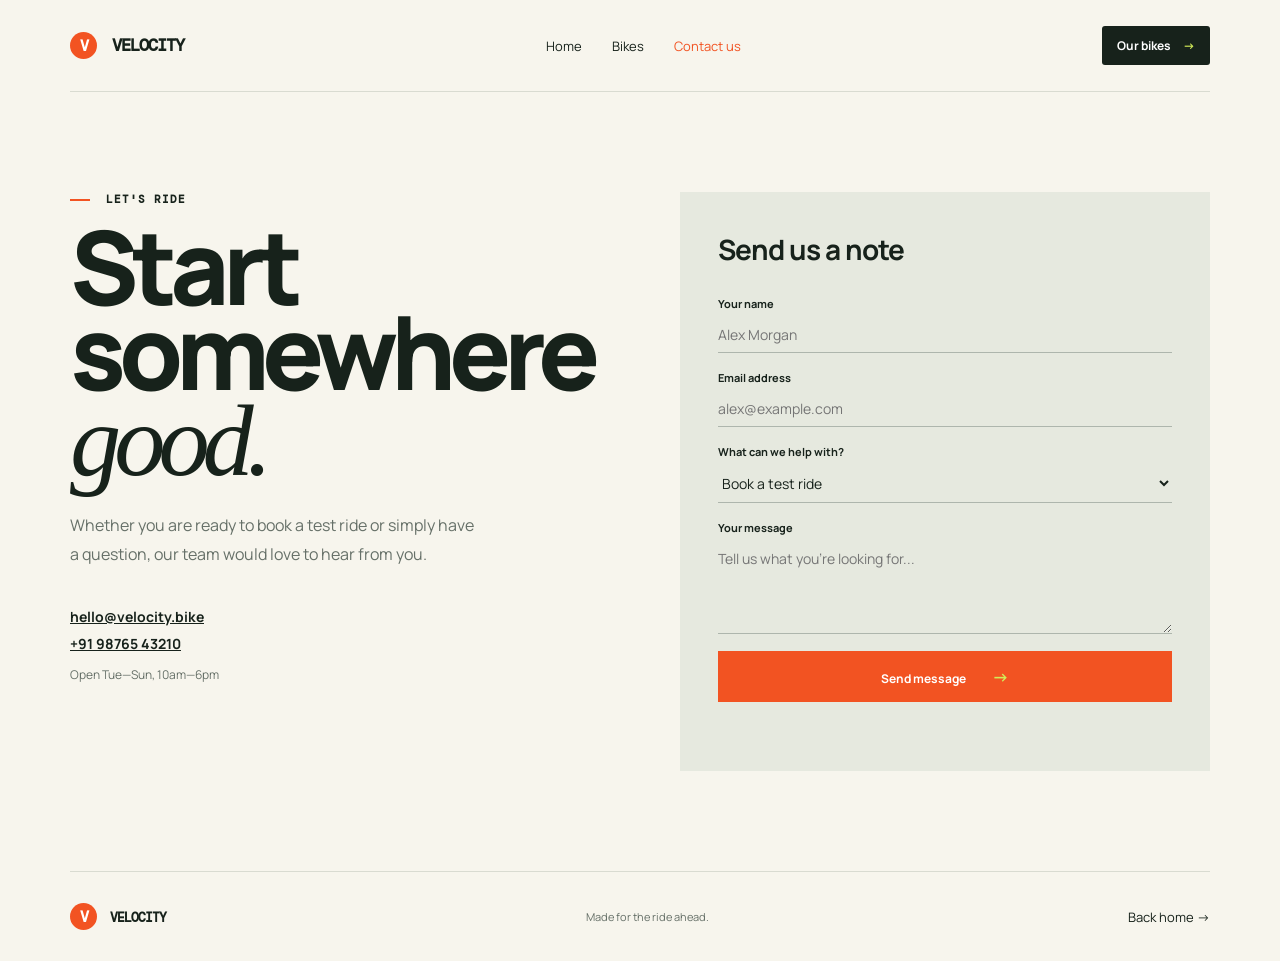
==== contact.html @ f306d593 "Create animated bike website" ====
<!DOCTYPE html>
<html lang="en">
<head>
  <meta charset="UTF-8" /><meta name="viewport" content="width=device-width, initial-scale=1.0" />
  <title>Contact | Velocity Bikes</title>
  <link rel="preconnect" href="https://fonts.googleapis.com" /><link rel="preconnect" href="https://fonts.gstatic.com" crossorigin />
  <link href="https://fonts.googleapis.com/css2?family=DM+Mono&family=Manrope:wght@400;500;600;700;800&display=swap" rel="stylesheet" />
  <link rel="stylesheet" href="style.css" />
</head>
<body>
  <nav class="nav container"><a class="brand" href="index.html"><span>V</span> VELOCITY</a><div class="nav-links"><a href="index.html">Home</a><a href="index.html#bikes">Bikes</a><a class="active" href="contact.html">Contact us</a></div><a class="nav-cta" href="index.html#bikes">Our bikes <b>→</b></a></nav>
  <main class="contact-main container">
    <section class="contact-copy"><p class="eyebrow"><i></i> LET'S RIDE</p><h1>Start<br />somewhere <em>good.</em></h1><p>Whether you are ready to book a test ride or simply have a question, our team would love to hear from you.</p><div class="contact-details"><a href="mailto:hello@velocity.bike">hello@velocity.bike</a><a href="tel:+919876543210">+91 98765 43210</a><span>Open Tue—Sun, 10am—6pm</span></div></section>
    <section class="form-wrap"><h2>Send us a note</h2><form id="contact-form"><label>Your name<input required type="text" name="name" placeholder="Alex Morgan" /></label><label>Email address<input required type="email" name="email" placeholder="alex@example.com" /></label><label>What can we help with?<select name="topic"><option>Book a test ride</option><option>Bike advice</option><option>Service & support</option></select></label><label>Your message<textarea required name="message" rows="4" placeholder="Tell us what you're looking for..."></textarea></label><button class="button" type="submit">Send message <span>→</span></button><p class="form-message" id="form-message"></p></form></section>
  </main>
  <footer class="footer container"><a class="brand" href="index.html"><span>V</span> VELOCITY</a><p>Made for the ride ahead.</p><a href="index.html">Back home →</a></footer><script src="app.js"></script>
</body>
</html>
---- style.css ----
:root{--ink:#17221b;--cream:#f7f5ed;--orange:#f25322;--lime:#d2eb59;--blue:#c5dbea;--muted:#667068}*{box-sizing:border-box}html{scroll-behavior:smooth}body{margin:0;background:var(--cream);color:var(--ink);font-family:Manrope,Arial,sans-serif}.container{width:min(1140px,calc(100% - 48px));margin:auto}.nav{height:92px;display:flex;align-items:center;justify-content:space-between;border-bottom:1px solid #d9dbd1}.brand{font-family:'DM Mono',monospace;font-size:17px;font-weight:bold;letter-spacing:-1px;color:var(--ink);text-decoration:none}.brand span{display:inline-grid;place-items:center;width:27px;height:27px;border-radius:50%;background:var(--orange);color:#fff;margin-right:6px;font-size:15px}.nav-links{display:flex;gap:30px}.nav-links a,.footer a{font-size:13px;text-decoration:none;color:var(--ink)}.nav-links a:hover,.nav-links .active{color:var(--orange)}.nav-cta{padding:11px 15px;background:var(--ink);color:#fff;text-decoration:none;font-size:12px;font-weight:700;border-radius:3px}.nav-cta b{color:var(--lime);margin-left:10px}.hero{min-height:578px;display:grid;grid-template-columns:48% 52%;align-items:center}.eyebrow{font:11px 'DM Mono',monospace;letter-spacing:1px;font-weight:bold;margin:0 0 18px}.eyebrow i{display:inline-block;width:20px;height:2px;background:var(--orange);vertical-align:middle;margin-right:8px}.hero h1,.contact-copy h1{font-size:clamp(64px,8vw,112px);letter-spacing:-7px;line-height:.83;margin:0;font-weight:800}.hero h1 em,.contact-copy em{font-family:Georgia,serif;font-weight:400}.intro{line-height:1.75;max-width:420px;color:var(--muted);font-size:15px;margin:29px 0}.hero-actions{display:flex;align-items:center;gap:25px}.button{border:0;background:var(--orange);color:white;padding:14px 18px;font:700 12px Manrope,sans-serif;text-decoration:none;display:inline-block;cursor:pointer}.button span{margin-left:24px;color:var(--lime);font-size:17px}.text-link{color:var(--ink);font-size:12px;font-weight:700;text-decoration:none}.text-link span{font-size:17px;margin-left:5px}.bike-stage{height:430px;position:relative;overflow:hidden;background:#e7e9df;isolation:isolate}.sun{position:absolute;width:295px;height:295px;background:var(--lime);border-radius:50%;right:40px;top:48px}.line{height:1px;background:#cdd2c5;position:absolute;left:0;width:100%;z-index:-1}.line-one{top:29%}.line-two{top:74%}.bike{position:absolute;left:50%;top:54%;width:345px;height:230px;transform:translate(-50%,-50%);animation:float 3s ease-in-out infinite}.wheel{position:absolute;width:137px;height:137px;border:7px solid var(--ink);border-radius:50%;bottom:0;background:repeating-conic-gradient(#8c948b 0 1deg,transparent 1deg 20deg)}.wheel-left{left:0}.wheel-right{right:0}.frame{height:7px;background:var(--orange);position:absolute;transform-origin:left center;z-index:2;border-radius:3px}.frame-a{width:130px;left:73px;top:111px;transform:rotate(-32deg)}.frame-b{width:126px;left:73px;top:111px;transform:rotate(35deg)}.frame-c{width:114px;left:175px;top:43px;transform:rotate(90deg)}.fork{height:145px;width:6px;background:var(--ink);position:absolute;left:282px;top:40px;transform:rotate(22deg);z-index:3}.bar{height:6px;width:56px;background:var(--ink);position:absolute;left:257px;top:29px;transform:rotate(10deg);border-radius:5px}.seat{height:9px;width:48px;background:var(--ink);position:absolute;left:135px;top:39px;transform:rotate(-7deg);border-radius:10px}.crank{position:absolute;width:27px;height:27px;border:5px solid var(--ink);border-radius:50%;left:158px;top:101px;z-index:4}.speed{height:2px;background:var(--orange);position:absolute;left:6%;animation:dash 1.5s linear infinite}.speed-a{width:80px;top:56%}.speed-b{width:42px;top:62%;animation-delay:.4s}.speed-c{width:115px;top:68%;animation-delay:.8s}.model-tag{font:10px 'DM Mono',monospace;position:absolute;bottom:12px;right:15px}.stats{background:var(--ink);color:#fff}.stats-grid{min-height:116px;display:grid;grid-template-columns:repeat(4,1fr);align-items:center}.stats-grid div{padding:0 25px;border-left:1px solid #405046}.stats-grid div:first-child{border:0;padding-left:0}.stats-grid strong{display:block;font-size:23px;color:var(--lime);letter-spacing:-1px}.stats-grid span{font-size:11px;color:#bfc6bd}.collection{padding:105px 0}.section-heading{display:flex;justify-content:space-between;align-items:end;margin-bottom:38px}.section-heading h2{font-size:48px;letter-spacing:-3px;line-height:.95;margin:0}.cards{display:grid;grid-template-columns:repeat(3,1fr);gap:16px}.card{min-height:260px;padding:24px;position:relative;transition:transform .25s ease}.card:hover{transform:translateY(-8px)}.card span{font:12px 'DM Mono',monospace}.card-icon{font-size:65px;text-align:right;height:99px;line-height:1}.card h3{font-size:27px;margin:0}.card p{font-size:12px;color:#455048;margin:6px 0 18px}.card a{font-size:11px;font-weight:700;color:var(--ink)}.orange{background:#ffba48}.blue{background:var(--blue)}.lime{background:var(--lime)}.footer{border-top:1px solid #d9dbd1;min-height:90px;display:flex;align-items:center;justify-content:space-between}.footer p{font-size:11px;color:var(--muted)}.contact-main{display:grid;grid-template-columns:1fr 1fr;gap:80px;padding:100px 0}.contact-copy>p:not(.eyebrow){color:var(--muted);line-height:1.8;max-width:410px;margin:28px 0}.contact-details{display:grid;gap:8px;margin-top:38px}.contact-details a{font-size:14px;color:var(--ink);font-weight:700}.contact-details span{font-size:12px;color:var(--muted);margin-top:5px}.form-wrap{background:#e6e9df;padding:38px}.form-wrap h2{margin:0 0 28px;font-size:28px;letter-spacing:-1px}form{display:grid;gap:17px}label{font-size:11px;font-weight:700}input,textarea,select{width:100%;display:block;border:0;border-bottom:1px solid #aeb6ad;background:transparent;padding:10px 0 8px;margin-top:4px;font:14px Manrope,sans-serif;color:var(--ink);outline:0}textarea{resize:vertical}.form-message{font-size:12px;color:#25803b;margin:0;min-height:14px}@keyframes float{50%{transform:translate(-50%,-54%)}}@keyframes dash{from{transform:translateX(-100px);opacity:0}25%{opacity:1}to{transform:translateX(330px);opacity:0}}@media(max-width:720px){.container{width:min(100% - 32px,1140px)}.nav{height:75px}.nav-links{display:none}.nav-cta{font-size:10px}.hero,.contact-main{grid-template-columns:1fr;gap:45px}.hero{padding:70px 0 45px}.bike-stage{height:335px}.hero h1,.contact-copy h1{letter-spacing:-5px}.stats-grid{grid-template-columns:repeat(2,1fr);padding:18px 0;gap:20px}.stats-grid div{padding-left:15px}.stats-grid div:nth-child(3){border-left:0;padding-left:0}.section-heading{display:block}.section-heading h2{font-size:39px}.cards{grid-template-columns:1fr}.card{min-height:210px}.collection{padding:70px 0}.contact-main{padding:70px 0}.footer p{display:none}}
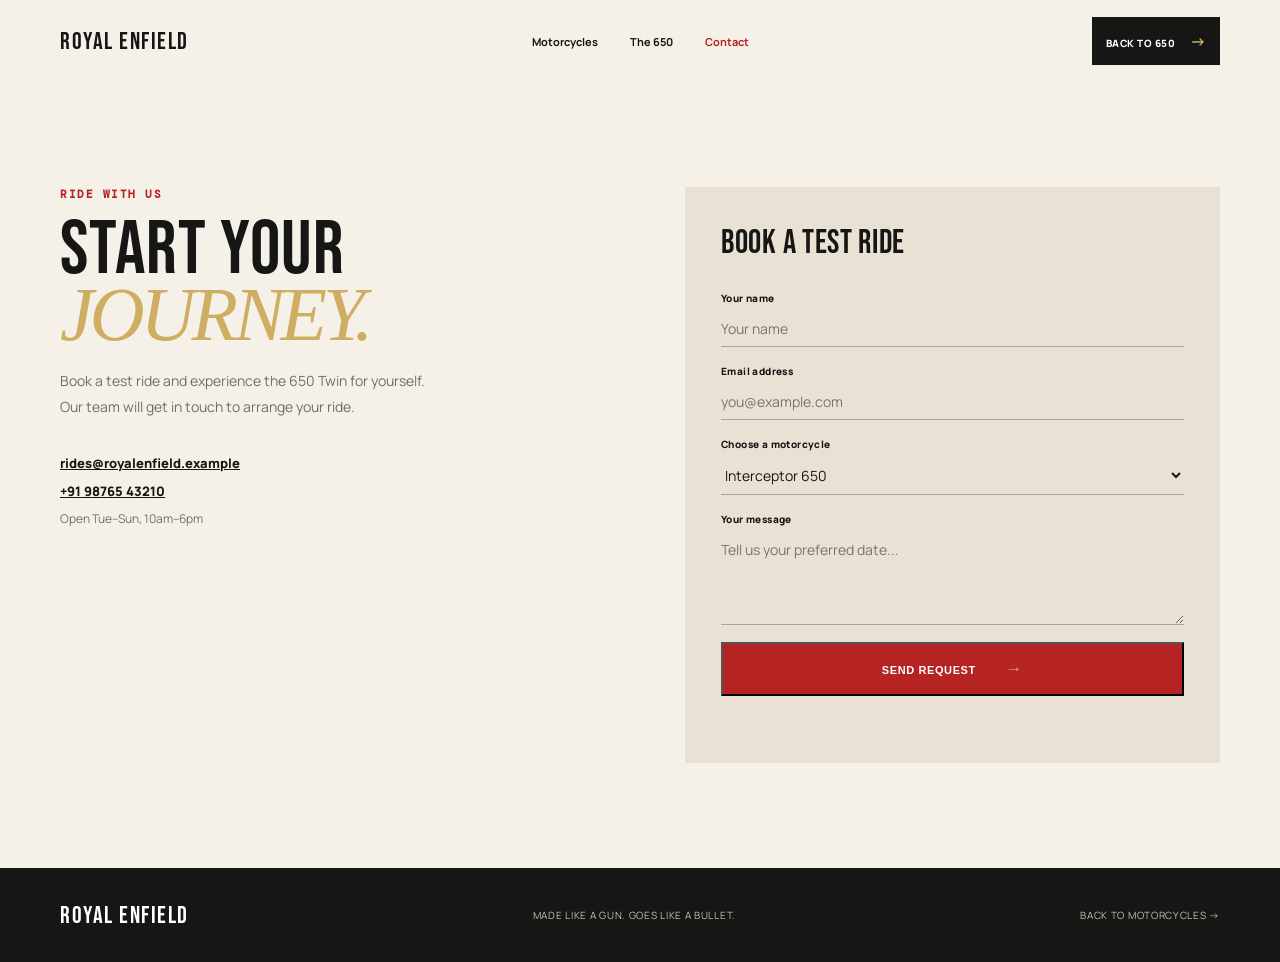
==== commit f47958bb: "Add Royal Enfield 650 landing and home pages" ====
--- a/contact.html
+++ b/contact.html
@@ -1,18 +1 @@
-<!DOCTYPE html>
-<html lang="en">
-<head>
-  <meta charset="UTF-8" /><meta name="viewport" content="width=device-width, initial-scale=1.0" />
-  <title>Contact | Velocity Bikes</title>
-  <link rel="preconnect" href="https://fonts.googleapis.com" /><link rel="preconnect" href="https://fonts.gstatic.com" crossorigin />
-  <link href="https://fonts.googleapis.com/css2?family=DM+Mono&family=Manrope:wght@400;500;600;700;800&display=swap" rel="stylesheet" />
-  <link rel="stylesheet" href="style.css" />
-</head>
-<body>
-  <nav class="nav container"><a class="brand" href="index.html"><span>V</span> VELOCITY</a><div class="nav-links"><a href="index.html">Home</a><a href="index.html#bikes">Bikes</a><a class="active" href="contact.html">Contact us</a></div><a class="nav-cta" href="index.html#bikes">Our bikes <b>→</b></a></nav>
-  <main class="contact-main container">
-    <section class="contact-copy"><p class="eyebrow"><i></i> LET'S RIDE</p><h1>Start<br />somewhere <em>good.</em></h1><p>Whether you are ready to book a test ride or simply have a question, our team would love to hear from you.</p><div class="contact-details"><a href="mailto:hello@velocity.bike">hello@velocity.bike</a><a href="tel:+919876543210">+91 98765 43210</a><span>Open Tue—Sun, 10am—6pm</span></div></section>
-    <section class="form-wrap"><h2>Send us a note</h2><form id="contact-form"><label>Your name<input required type="text" name="name" placeholder="Alex Morgan" /></label><label>Email address<input required type="email" name="email" placeholder="alex@example.com" /></label><label>What can we help with?<select name="topic"><option>Book a test ride</option><option>Bike advice</option><option>Service & support</option></select></label><label>Your message<textarea required name="message" rows="4" placeholder="Tell us what you're looking for..."></textarea></label><button class="button" type="submit">Send message <span>→</span></button><p class="form-message" id="form-message"></p></form></section>
-  </main>
-  <footer class="footer container"><a class="brand" href="index.html"><span>V</span> VELOCITY</a><p>Made for the ride ahead.</p><a href="index.html">Back home →</a></footer><script src="app.js"></script>
-</body>
-</html>
+<!DOCTYPE html><html lang="en"><head><meta charset="UTF-8" /><meta name="viewport" content="width=device-width, initial-scale=1.0" /><title>Book a Test Ride | Royal Enfield</title><link rel="preconnect" href="https://fonts.googleapis.com" /><link rel="preconnect" href="https://fonts.gstatic.com" crossorigin /><link href="https://fonts.googleapis.com/css2?family=Bebas+Neue&family=DM+Mono&family=Manrope:wght@400;500;600;700;800&display=swap" rel="stylesheet" /><link rel="stylesheet" href="style.css" /><link rel="stylesheet" href="contact.css" /></head><body><nav class="re-nav container"><a class="re-brand" href="index.html">ROYAL ENFIELD</a><div class="nav-links"><a href="home.html">Motorcycles</a><a href="home.html#story">The 650</a><a class="active" href="contact.html">Contact</a></div><a class="ride-link" href="home.html">BACK TO 650 <b>→</b></a></nav><main class="contact-main container"><section class="contact-copy"><p class="kicker">RIDE WITH US</p><h1>START YOUR<br /><i>JOURNEY.</i></h1><p>Book a test ride and experience the 650 Twin for yourself. Our team will get in touch to arrange your ride.</p><div class="contact-details"><a href="mailto:rides@royalenfield.example">rides@royalenfield.example</a><a href="tel:+919876543210">+91 98765 43210</a><span>Open Tue–Sun, 10am–6pm</span></div></section><section class="form-wrap"><h2>BOOK A TEST RIDE</h2><form id="contact-form"><label>Your name<input required type="text" name="name" placeholder="Your name" /></label><label>Email address<input required type="email" name="email" placeholder="you@example.com" /></label><label>Choose a motorcycle<select name="model"><option>Interceptor 650</option><option>Continental GT 650</option></select></label><label>Your message<textarea required name="message" rows="4" placeholder="Tell us your preferred date..."></textarea></label><button class="dark-button" type="submit">SEND REQUEST <span>→</span></button><p class="form-message" id="form-message"></p></form></section></main><footer class="re-footer"><div class="container"><a class="re-brand" href="index.html">ROYAL ENFIELD</a><p>MADE LIKE A GUN. GOES LIKE A BULLET.</p><a href="home.html">BACK TO MOTORCYCLES →</a></div></footer><script src="app.js"></script></body></html>
--- a/style.css
+++ b/style.css
@@ -1 +1 @@
-:root{--ink:#17221b;--cream:#f7f5ed;--orange:#f25322;--lime:#d2eb59;--blue:#c5dbea;--muted:#667068}*{box-sizing:border-box}html{scroll-behavior:smooth}body{margin:0;background:var(--cream);color:var(--ink);font-family:Manrope,Arial,sans-serif}.container{width:min(1140px,calc(100% - 48px));margin:auto}.nav{height:92px;display:flex;align-items:center;justify-content:space-between;border-bottom:1px solid #d9dbd1}.brand{font-family:'DM Mono',monospace;font-size:17px;font-weight:bold;letter-spacing:-1px;color:var(--ink);text-decoration:none}.brand span{display:inline-grid;place-items:center;width:27px;height:27px;border-radius:50%;background:var(--orange);color:#fff;margin-right:6px;font-size:15px}.nav-links{display:flex;gap:30px}.nav-links a,.footer a{font-size:13px;text-decoration:none;color:var(--ink)}.nav-links a:hover,.nav-links .active{color:var(--orange)}.nav-cta{padding:11px 15px;background:var(--ink);color:#fff;text-decoration:none;font-size:12px;font-weight:700;border-radius:3px}.nav-cta b{color:var(--lime);margin-left:10px}.hero{min-height:578px;display:grid;grid-template-columns:48% 52%;align-items:center}.eyebrow{font:11px 'DM Mono',monospace;letter-spacing:1px;font-weight:bold;margin:0 0 18px}.eyebrow i{display:inline-block;width:20px;height:2px;background:var(--orange);vertical-align:middle;margin-right:8px}.hero h1,.contact-copy h1{font-size:clamp(64px,8vw,112px);letter-spacing:-7px;line-height:.83;margin:0;font-weight:800}.hero h1 em,.contact-copy em{font-family:Georgia,serif;font-weight:400}.intro{line-height:1.75;max-width:420px;color:var(--muted);font-size:15px;margin:29px 0}.hero-actions{display:flex;align-items:center;gap:25px}.button{border:0;background:var(--orange);color:white;padding:14px 18px;font:700 12px Manrope,sans-serif;text-decoration:none;display:inline-block;cursor:pointer}.button span{margin-left:24px;color:var(--lime);font-size:17px}.text-link{color:var(--ink);font-size:12px;font-weight:700;text-decoration:none}.text-link span{font-size:17px;margin-left:5px}.bike-stage{height:430px;position:relative;overflow:hidden;background:#e7e9df;isolation:isolate}.sun{position:absolute;width:295px;height:295px;background:var(--lime);border-radius:50%;right:40px;top:48px}.line{height:1px;background:#cdd2c5;position:absolute;left:0;width:100%;z-index:-1}.line-one{top:29%}.line-two{top:74%}.bike{position:absolute;left:50%;top:54%;width:345px;height:230px;transform:translate(-50%,-50%);animation:float 3s ease-in-out infinite}.wheel{position:absolute;width:137px;height:137px;border:7px solid var(--ink);border-radius:50%;bottom:0;background:repeating-conic-gradient(#8c948b 0 1deg,transparent 1deg 20deg)}.wheel-left{left:0}.wheel-right{right:0}.frame{height:7px;background:var(--orange);position:absolute;transform-origin:left center;z-index:2;border-radius:3px}.frame-a{width:130px;left:73px;top:111px;transform:rotate(-32deg)}.frame-b{width:126px;left:73px;top:111px;transform:rotate(35deg)}.frame-c{width:114px;left:175px;top:43px;transform:rotate(90deg)}.fork{height:145px;width:6px;background:var(--ink);position:absolute;left:282px;top:40px;transform:rotate(22deg);z-index:3}.bar{height:6px;width:56px;background:var(--ink);position:absolute;left:257px;top:29px;transform:rotate(10deg);border-radius:5px}.seat{height:9px;width:48px;background:var(--ink);position:absolute;left:135px;top:39px;transform:rotate(-7deg);border-radius:10px}.crank{position:absolute;width:27px;height:27px;border:5px solid var(--ink);border-radius:50%;left:158px;top:101px;z-index:4}.speed{height:2px;background:var(--orange);position:absolute;left:6%;animation:dash 1.5s linear infinite}.speed-a{width:80px;top:56%}.speed-b{width:42px;top:62%;animation-delay:.4s}.speed-c{width:115px;top:68%;animation-delay:.8s}.model-tag{font:10px 'DM Mono',monospace;position:absolute;bottom:12px;right:15px}.stats{background:var(--ink);color:#fff}.stats-grid{min-height:116px;display:grid;grid-template-columns:repeat(4,1fr);align-items:center}.stats-grid div{padding:0 25px;border-left:1px solid #405046}.stats-grid div:first-child{border:0;padding-left:0}.stats-grid strong{display:block;font-size:23px;color:var(--lime);letter-spacing:-1px}.stats-grid span{font-size:11px;color:#bfc6bd}.collection{padding:105px 0}.section-heading{display:flex;justify-content:space-between;align-items:end;margin-bottom:38px}.section-heading h2{font-size:48px;letter-spacing:-3px;line-height:.95;margin:0}.cards{display:grid;grid-template-columns:repeat(3,1fr);gap:16px}.card{min-height:260px;padding:24px;position:relative;transition:transform .25s ease}.card:hover{transform:translateY(-8px)}.card span{font:12px 'DM Mono',monospace}.card-icon{font-size:65px;text-align:right;height:99px;line-height:1}.card h3{font-size:27px;margin:0}.card p{font-size:12px;color:#455048;margin:6px 0 18px}.card a{font-size:11px;font-weight:700;color:var(--ink)}.orange{background:#ffba48}.blue{background:var(--blue)}.lime{background:var(--lime)}.footer{border-top:1px solid #d9dbd1;min-height:90px;display:flex;align-items:center;justify-content:space-between}.footer p{font-size:11px;color:var(--muted)}.contact-main{display:grid;grid-template-columns:1fr 1fr;gap:80px;padding:100px 0}.contact-copy>p:not(.eyebrow){color:var(--muted);line-height:1.8;max-width:410px;margin:28px 0}.contact-details{display:grid;gap:8px;margin-top:38px}.contact-details a{font-size:14px;color:var(--ink);font-weight:700}.contact-details span{font-size:12px;color:var(--muted);margin-top:5px}.form-wrap{background:#e6e9df;padding:38px}.form-wrap h2{margin:0 0 28px;font-size:28px;letter-spacing:-1px}form{display:grid;gap:17px}label{font-size:11px;font-weight:700}input,textarea,select{width:100%;display:block;border:0;border-bottom:1px solid #aeb6ad;background:transparent;padding:10px 0 8px;margin-top:4px;font:14px Manrope,sans-serif;color:var(--ink);outline:0}textarea{resize:vertical}.form-message{font-size:12px;color:#25803b;margin:0;min-height:14px}@keyframes float{50%{transform:translate(-50%,-54%)}}@keyframes dash{from{transform:translateX(-100px);opacity:0}25%{opacity:1}to{transform:translateX(330px);opacity:0}}@media(max-width:720px){.container{width:min(100% - 32px,1140px)}.nav{height:75px}.nav-links{display:none}.nav-cta{font-size:10px}.hero,.contact-main{grid-template-columns:1fr;gap:45px}.hero{padding:70px 0 45px}.bike-stage{height:335px}.hero h1,.contact-copy h1{letter-spacing:-5px}.stats-grid{grid-template-columns:repeat(2,1fr);padding:18px 0;gap:20px}.stats-grid div{padding-left:15px}.stats-grid div:nth-child(3){border-left:0;padding-left:0}.section-heading{display:block}.section-heading h2{font-size:39px}.cards{grid-template-columns:1fr}.card{min-height:210px}.collection{padding:70px 0}.contact-main{padding:70px 0}.footer p{display:none}}
+:root{--black:#161615;--coal:#242421;--sand:#e9e2d4;--paper:#f5f1e9;--red:#b52322;--gold:#cfad61;--muted:#716e68}*{box-sizing:border-box}html{scroll-behavior:smooth}body{margin:0;background:var(--paper);color:var(--black);font-family:Manrope,Arial,sans-serif}.container{width:min(1160px,calc(100% - 56px));margin:auto}.re-brand{font:24px 'Bebas Neue',sans-serif;letter-spacing:1.5px;color:inherit;text-decoration:none}.kicker{font:11px 'DM Mono',monospace;letter-spacing:1.5px;margin:0;color:var(--red);font-weight:bold}.entry-page{overflow:hidden;background:var(--black);color:#f6f2e9}.entry{height:100vh;min-height:650px;position:relative;overflow:hidden;background:linear-gradient(115deg,#171716 0 56%,#27251f 56%)}.entry-grid{position:absolute;inset:0;background-image:linear-gradient(#ffffff0c 1px,transparent 1px),linear-gradient(90deg,#ffffff0c 1px,transparent 1px);background-size:70px 70px;mask-image:linear-gradient(90deg,#000 0%,transparent 75%)}.entry-nav{height:88px;border-bottom:1px solid #ffffff22;position:relative;z-index:2;padding:0 4.5vw;display:flex;align-items:center;justify-content:space-between}.entry-nav span,.entry-nav>a:last-child{font:10px 'DM Mono',monospace;letter-spacing:1px;color:#bebbb2;text-decoration:none}.entry-copy{position:absolute;z-index:2;left:max(5vw,calc((100vw - 1160px)/2));top:23vh}.entry-copy .kicker{color:var(--gold);margin-bottom:23px}.entry h1,.re-hero h1{font:clamp(72px,10vw,145px)/.78 'Bebas Neue',sans-serif;letter-spacing:1px;margin:0}.entry h1 i,.re-hero h1 i,.story h2 i{font-family:Georgia,serif;font-weight:400;color:var(--gold);letter-spacing:-5px}.entry-text{font-size:14px;line-height:1.7;max-width:280px;color:#d4d0c8;margin:27px 0}.entry-button,.dark-button{background:var(--red);color:#fff;padding:15px 19px;text-decoration:none;font-size:11px;font-weight:800;letter-spacing:.6px;display:inline-block}.entry-button span,.dark-button span{color:var(--gold);margin-left:26px;font-size:17px}.entry-bike{position:absolute;width:660px;height:380px;right:5vw;bottom:15vh;transform:skew(-8deg);filter:drop-shadow(0 38px 24px #0009);z-index:1}.entry-wheel{position:absolute;border:16px solid #111;border-radius:50%;bottom:0;width:170px;height:170px;background:repeating-conic-gradient(#5f5c56 0 1deg,#151515 1deg 13deg)}.wheel-a{left:35px}.wheel-b{right:15px}.bike-tank{position:absolute;background:linear-gradient(145deg,#c6322c,#6d1514);width:220px;height:117px;left:206px;top:99px;border-radius:60% 36% 42% 28%;border:5px solid #24211e}.bike-seat{position:absolute;background:#191817;width:150px;height:28px;left:113px;top:110px;border-radius:40px 7px 5px 19px;transform:rotate(7deg)}.bike-frame{position:absolute;width:245px;height:129px;left:170px;top:166px;border-left:11px solid #898176;border-bottom:11px solid #898176;transform:skew(23deg) rotate(-11deg)}.bike-fork{position:absolute;width:16px;height:203px;right:134px;top:77px;background:#aaa295;transform:rotate(21deg)}.bike-engine{position:absolute;width:126px;height:95px;left:244px;top:180px;background:repeating-linear-gradient(#292826 0 8px,#a5a096 9px 12px);border-radius:16px}.bike-handle{position:absolute;width:105px;height:12px;right:100px;top:55px;background:#a39e93;transform:rotate(5deg)}.bike-exhaust{position:absolute;width:276px;height:22px;left:222px;bottom:62px;background:linear-gradient(#c2beb5,#686560);transform:rotate(3deg);border-radius:15px}.entry-bottom,.entry-number{position:absolute;bottom:25px;font:10px 'DM Mono',monospace;letter-spacing:1px;color:#aaa59d}.entry-bottom{left:5vw}.entry-bottom span{color:var(--gold);font-size:16px;margin-left:10px}.entry-number{right:5vw}.re-nav{height:82px;display:flex;align-items:center;justify-content:space-between}.nav-links{display:flex;gap:32px}.nav-links a{font-size:11px;text-decoration:none;color:var(--black);font-weight:700}.nav-links .active,.nav-links a:hover{color:var(--red)}.ride-link{font-size:10px;letter-spacing:.5px;color:#fff;background:var(--black);padding:13px 14px;text-decoration:none;font-weight:800}.ride-link b{color:var(--gold);font-size:16px;margin-left:12px}.re-hero{min-height:610px;position:relative;display:flex;align-items:center;background:linear-gradient(90deg,#e8e2d5 0 51%,transparent 51%),url('https://images.unsplash.com/photo-1558981806-ec527fa84c39?auto=format&fit=crop&w=1600&q=85') center/cover}.re-hero-content{width:min(1160px,calc(100% - 56px));margin:auto}.re-hero .kicker{margin-bottom:20px}.re-hero h1{font-size:clamp(78px,10vw,142px)}.re-hero>div>p:not(.kicker){max-width:350px;line-height:1.7;font-size:14px;margin:27px 0}.vertical-label{position:absolute;right:22px;bottom:27px;margin:0;font:10px 'DM Mono',monospace;letter-spacing:1px;writing-mode:vertical-rl;color:#fff}.specs{background:var(--black);color:#fff}.specs-grid{min-height:132px;display:grid;grid-template-columns:repeat(4,1fr);align-items:center}.specs-grid div{border-left:1px solid #54504a;padding-left:27px}.specs-grid div:first-child{border:0;padding-left:0}.specs-grid strong{font:46px 'Bebas Neue',sans-serif;letter-spacing:1px;color:var(--gold);display:block}.specs-grid small{font-size:16px}.specs-grid span{font-size:11px;color:#c1bdb4}.story{padding:130px 0;display:grid;grid-template-columns:1fr 1fr;align-items:end}.story h2{font:70px/.84 'Bebas Neue',sans-serif;letter-spacing:1px;margin:18px 0 0}.story-copy{max-width:375px;justify-self:end}.story-copy p{line-height:1.9;font-size:14px;color:#57534d;margin:0 0 26px}.story-copy a,.model-card a{color:var(--red);font-size:11px;font-weight:800;text-decoration:none;letter-spacing:.5px}.story-copy span{margin-left:18px;font-size:16px}.models{padding-bottom:115px}.models>.kicker{margin-bottom:20px}.model-grid{display:grid;grid-template-columns:1fr 1fr;gap:18px}.model-card{height:420px;padding:29px;display:flex;flex-direction:column;justify-content:space-between;color:#fff;background-size:cover;background-position:center;position:relative;isolation:isolate}.model-card:before{content:'';position:absolute;inset:0;background:linear-gradient(0deg,#000b,transparent 65%);z-index:-1}.interceptor{background-image:url('https://images.unsplash.com/photo-1558981852-426c6c22a060?auto=format&fit=crop&w=1000&q=85')}.continental{background-image:url('https://images.unsplash.com/photo-1599819811279-d5ad9cccf838?auto=format&fit=crop&w=1000&q=85')}.model-card span{font:10px 'DM Mono',monospace;letter-spacing:1px}.model-card h3{font:46px/.85 'Bebas Neue',sans-serif;letter-spacing:1px;margin:0}.model-card a{color:#fff}.model-card b{color:var(--gold);margin-left:15px;font-size:17px}.re-footer{background:var(--black);color:#fff}.re-footer>div{min-height:94px;display:flex;align-items:center;justify-content:space-between}.re-footer p,.re-footer a:last-child{font-size:10px;letter-spacing:.7px;color:#c4c0b8;text-decoration:none}@media(max-width:720px){.container{width:min(100% - 32px,1160px)}.entry{min-height:710px}.entry-nav{height:70px;padding:0 18px}.entry-nav span{display:none}.entry-copy{left:25px;top:15vh}.entry h1{font-size:77px}.entry-bike{width:465px;height:280px;right:-90px;bottom:11vh;transform:scale(.72) skew(-8deg);transform-origin:right bottom}.entry-number{right:20px}.entry-bottom{left:20px}.nav-links{display:none}.re-nav{height:70px}.re-brand{font-size:21px}.ride-link{font-size:9px;padding:11px}.re-hero{min-height:600px;background:linear-gradient(90deg,#e8e2d5e8 0 100%,transparent),url('https://images.unsplash.com/photo-1558981806-ec527fa84c39?auto=format&fit=crop&w=1000&q=85') center/cover}.re-hero-content{width:calc(100% - 32px)}.vertical-label{display:none}.specs-grid{grid-template-columns:1fr 1fr;padding:24px 0;gap:25px}.specs-grid div{padding-left:18px}.specs-grid div:nth-child(3){border-left:0;padding-left:0}.specs-grid strong{font-size:39px}.story{padding:80px 0;grid-template-columns:1fr;gap:38px}.story h2{font-size:58px}.story-copy{justify-self:start}.model-grid{grid-template-columns:1fr}.model-card{height:340px}.re-footer p{display:none}}
--- a/contact.css
+++ b/contact.css
@@ -0,0 +1 @@
+.contact-main{display:grid;grid-template-columns:1fr 1fr;gap:90px;padding:105px 0}.contact-copy h1{font:76px/.84 'Bebas Neue',sans-serif;letter-spacing:1px;margin:18px 0}.contact-copy h1 i{font-family:Georgia,serif;font-weight:400;color:var(--gold);letter-spacing:-4px}.contact-copy>p:not(.kicker){max-width:390px;color:var(--muted);font-size:14px;line-height:1.85}.contact-details{display:grid;gap:10px;margin-top:35px}.contact-details a{font-size:13px;font-weight:800;color:var(--black)}.contact-details span{font-size:12px;color:var(--muted)}.form-wrap{padding:36px;background:var(--sand)}.form-wrap h2{font:33px 'Bebas Neue',sans-serif;letter-spacing:.7px;margin:0 0 28px}form{display:grid;gap:17px}label{font-size:10px;font-weight:800;letter-spacing:.4px}input,textarea,select{width:100%;display:block;border:0;border-bottom:1px solid #aaa399;background:transparent;padding:10px 0 8px;margin-top:4px;font:14px Manrope,sans-serif;color:var(--black);outline:0}textarea{resize:vertical}.form-message{font-size:12px;color:#24723a;margin:0;min-height:14px}@media(max-width:720px){.contact-main{grid-template-columns:1fr;gap:45px;padding:65px 0}.contact-copy h1{font-size:59px}.form-wrap{padding:26px}}
